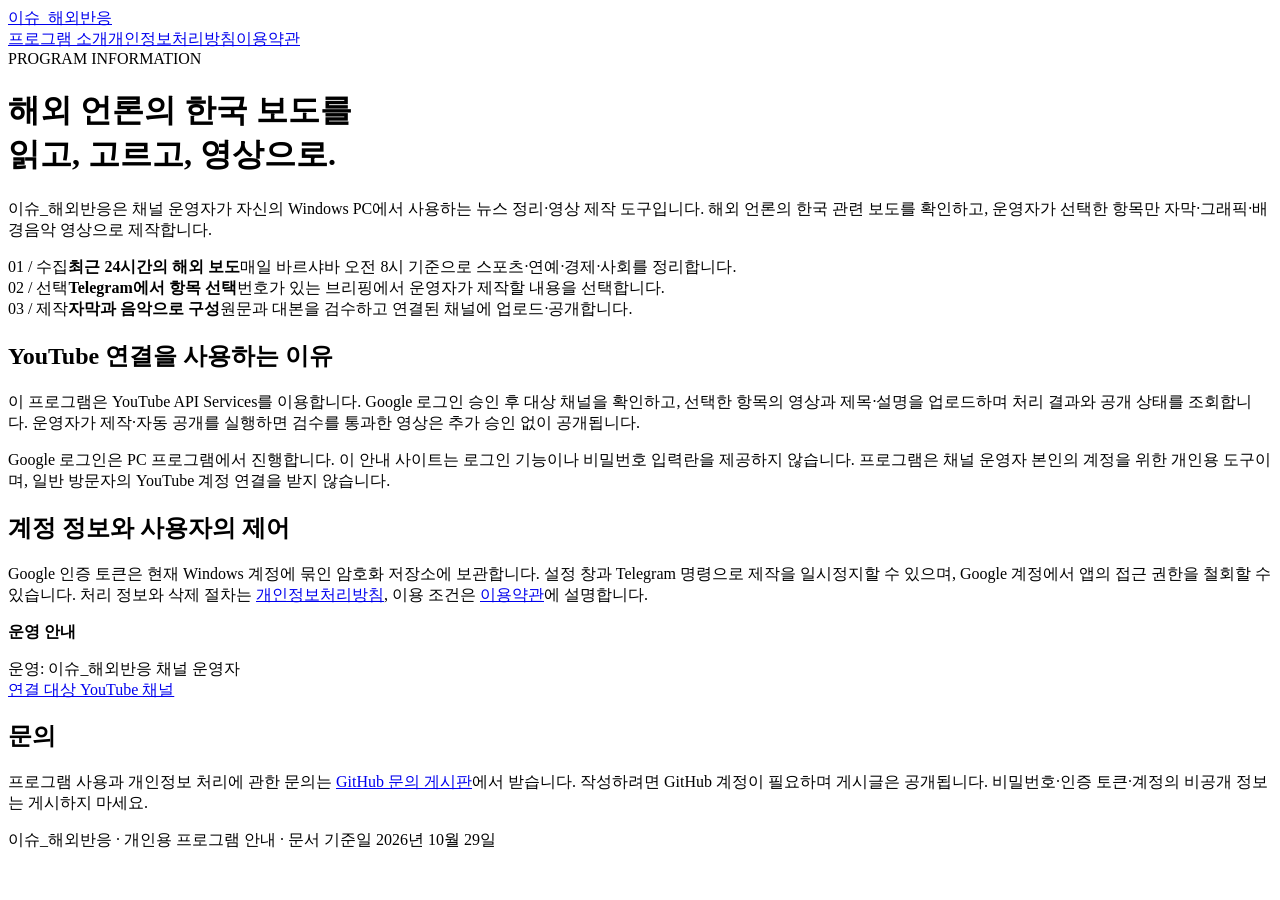
==== index.html @ 167ae7dc "Add application information page" ====
<!doctype html>
<html lang="ko"><head><meta charset="utf-8"><meta name="viewport" content="width=device-width,initial-scale=1"><title>이슈_해외반응 — 프로그램 안내</title><meta name="description" content="해외 언론의 한국 관련 보도를 정리하고, 운영자가 선택한 항목을 자막과 음악이 있는 영상으로 제작하는 개인용 프로그램 안내."><link rel="stylesheet" href="styles.css"></head>
<body><header><a href="index.html">이슈_해외반응</a><nav aria-label="주 메뉴"><a href="index.html" aria-current="page">프로그램 소개</a><a href="privacy.html">개인정보처리방침</a><a href="terms.html">이용약관</a></nav></header>
<main><div class="eyebrow">PROGRAM INFORMATION</div><h1>해외 언론의 한국 보도를<br>읽고, 고르고, 영상으로.</h1><p class="lead">이슈_해외반응은 채널 운영자가 자신의 Windows PC에서 사용하는 뉴스 정리·영상 제작 도구입니다. 해외 언론의 한국 관련 보도를 확인하고, 운영자가 선택한 항목만 자막·그래픽·배경음악 영상으로 제작합니다.</p>
<div class="flow"><div><span class="number">01 / 수집</span><strong>최근 24시간의 해외 보도</strong><span>매일 바르샤바 오전 8시 기준으로 스포츠·연예·경제·사회를 정리합니다.</span></div><div><span class="number">02 / 선택</span><strong>Telegram에서 항목 선택</strong><span>번호가 있는 브리핑에서 운영자가 제작할 내용을 선택합니다.</span></div><div><span class="number">03 / 제작</span><strong>자막과 음악으로 구성</strong><span>원문과 대본을 검수하고 연결된 채널에 업로드·공개합니다.</span></div></div>
<h2>YouTube 연결을 사용하는 이유</h2><p>이 프로그램은 YouTube API Services를 이용합니다. Google 로그인 승인 후 대상 채널을 확인하고, 선택한 항목의 영상과 제목·설명을 업로드하며 처리 결과와 공개 상태를 조회합니다. 운영자가 제작·자동 공개를 실행하면 검수를 통과한 영상은 추가 승인 없이 공개됩니다.</p>
<p>Google 로그인은 PC 프로그램에서 진행합니다. 이 안내 사이트는 로그인 기능이나 비밀번호 입력란을 제공하지 않습니다. 프로그램은 채널 운영자 본인의 계정을 위한 개인용 도구이며, 일반 방문자의 YouTube 계정 연결을 받지 않습니다.</p>
<h2>계정 정보와 사용자의 제어</h2><p>Google 인증 토큰은 현재 Windows 계정에 묶인 암호화 저장소에 보관합니다. 설정 창과 Telegram 명령으로 제작을 일시정지할 수 있으며, Google 계정에서 앱의 접근 권한을 철회할 수 있습니다. 처리 정보와 삭제 절차는 <a href="privacy.html">개인정보처리방침</a>, 이용 조건은 <a href="terms.html">이용약관</a>에 설명합니다.</p>
<div class="detail"><strong>운영 안내</strong><p>운영: 이슈_해외반응 채널 운영자<br><a href="https://www.youtube.com/channel/UCrqErb9URSsaILnvBTVQv7Q">연결 대상 YouTube 채널</a></p></div><h2>문의</h2><p>프로그램 사용과 개인정보 처리에 관한 문의는 <a href="https://github.com/hdg4439/issue-overseas-pages/issues">GitHub 문의 게시판</a>에서 받습니다. 작성하려면 GitHub 계정이 필요하며 게시글은 공개됩니다. 비밀번호·인증 토큰·계정의 비공개 정보는 게시하지 마세요.</p></main>
<footer>이슈_해외반응 · 개인용 프로그램 안내 · 문서 기준일 2026년 10월 29일</footer></body></html>
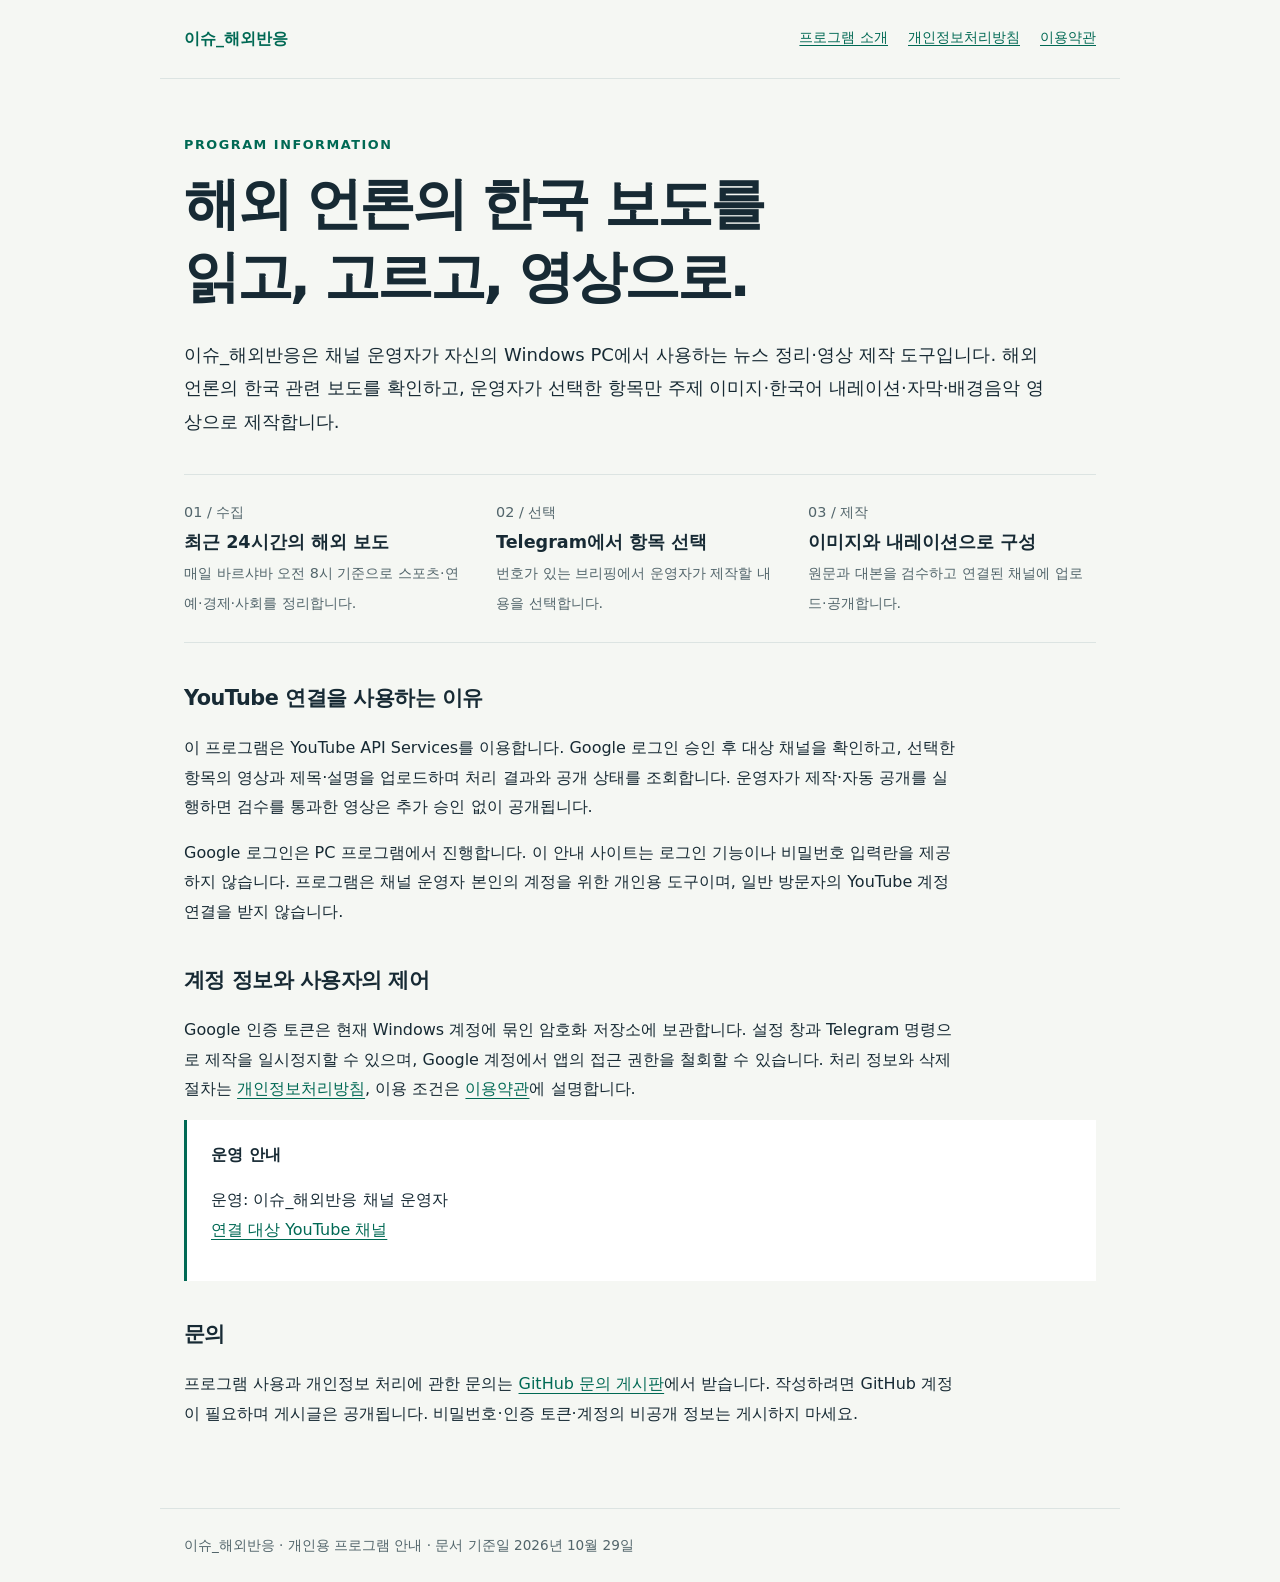
==== commit 7976fc27: "Describe illustrated shorts with Korean narration" ====
--- a/index.html
+++ b/index.html
@@ -1,8 +1,8 @@
 <!doctype html>
-<html lang="ko"><head><meta charset="utf-8"><meta name="viewport" content="width=device-width,initial-scale=1"><title>이슈_해외반응 — 프로그램 안내</title><meta name="description" content="해외 언론의 한국 관련 보도를 정리하고, 운영자가 선택한 항목을 자막과 음악이 있는 영상으로 제작하는 개인용 프로그램 안내."><link rel="stylesheet" href="styles.css"></head>
+<html lang="ko"><head><meta charset="utf-8"><meta name="viewport" content="width=device-width,initial-scale=1"><title>이슈_해외반응 — 프로그램 안내</title><meta name="description" content="해외 언론의 한국 관련 보도를 정리하고, 운영자가 선택한 항목을 이미지·내레이션·자막·음악이 있는 영상으로 제작하는 개인용 프로그램 안내."><link rel="stylesheet" href="styles.css"></head>
 <body><header><a href="index.html">이슈_해외반응</a><nav aria-label="주 메뉴"><a href="index.html" aria-current="page">프로그램 소개</a><a href="privacy.html">개인정보처리방침</a><a href="terms.html">이용약관</a></nav></header>
-<main><div class="eyebrow">PROGRAM INFORMATION</div><h1>해외 언론의 한국 보도를<br>읽고, 고르고, 영상으로.</h1><p class="lead">이슈_해외반응은 채널 운영자가 자신의 Windows PC에서 사용하는 뉴스 정리·영상 제작 도구입니다. 해외 언론의 한국 관련 보도를 확인하고, 운영자가 선택한 항목만 자막·그래픽·배경음악 영상으로 제작합니다.</p>
-<div class="flow"><div><span class="number">01 / 수집</span><strong>최근 24시간의 해외 보도</strong><span>매일 바르샤바 오전 8시 기준으로 스포츠·연예·경제·사회를 정리합니다.</span></div><div><span class="number">02 / 선택</span><strong>Telegram에서 항목 선택</strong><span>번호가 있는 브리핑에서 운영자가 제작할 내용을 선택합니다.</span></div><div><span class="number">03 / 제작</span><strong>자막과 음악으로 구성</strong><span>원문과 대본을 검수하고 연결된 채널에 업로드·공개합니다.</span></div></div>
+<main><div class="eyebrow">PROGRAM INFORMATION</div><h1>해외 언론의 한국 보도를<br>읽고, 고르고, 영상으로.</h1><p class="lead">이슈_해외반응은 채널 운영자가 자신의 Windows PC에서 사용하는 뉴스 정리·영상 제작 도구입니다. 해외 언론의 한국 관련 보도를 확인하고, 운영자가 선택한 항목만 주제 이미지·한국어 내레이션·자막·배경음악 영상으로 제작합니다.</p>
+<div class="flow"><div><span class="number">01 / 수집</span><strong>최근 24시간의 해외 보도</strong><span>매일 바르샤바 오전 8시 기준으로 스포츠·연예·경제·사회를 정리합니다.</span></div><div><span class="number">02 / 선택</span><strong>Telegram에서 항목 선택</strong><span>번호가 있는 브리핑에서 운영자가 제작할 내용을 선택합니다.</span></div><div><span class="number">03 / 제작</span><strong>이미지와 내레이션으로 구성</strong><span>원문과 대본을 검수하고 연결된 채널에 업로드·공개합니다.</span></div></div>
 <h2>YouTube 연결을 사용하는 이유</h2><p>이 프로그램은 YouTube API Services를 이용합니다. Google 로그인 승인 후 대상 채널을 확인하고, 선택한 항목의 영상과 제목·설명을 업로드하며 처리 결과와 공개 상태를 조회합니다. 운영자가 제작·자동 공개를 실행하면 검수를 통과한 영상은 추가 승인 없이 공개됩니다.</p>
 <p>Google 로그인은 PC 프로그램에서 진행합니다. 이 안내 사이트는 로그인 기능이나 비밀번호 입력란을 제공하지 않습니다. 프로그램은 채널 운영자 본인의 계정을 위한 개인용 도구이며, 일반 방문자의 YouTube 계정 연결을 받지 않습니다.</p>
 <h2>계정 정보와 사용자의 제어</h2><p>Google 인증 토큰은 현재 Windows 계정에 묶인 암호화 저장소에 보관합니다. 설정 창과 Telegram 명령으로 제작을 일시정지할 수 있으며, Google 계정에서 앱의 접근 권한을 철회할 수 있습니다. 처리 정보와 삭제 절차는 <a href="privacy.html">개인정보처리방침</a>, 이용 조건은 <a href="terms.html">이용약관</a>에 설명합니다.</p>
--- a/styles.css
+++ b/styles.css
@@ -0,0 +1 @@
+:root{color-scheme:light;--ink:#172a34;--muted:#52656b;--line:#dce4e2;--accent:#006954;--paper:#f5f7f3}*{box-sizing:border-box}body{margin:0;background:var(--paper);color:var(--ink);font-family:system-ui,"Malgun Gothic",sans-serif;line-height:1.85}a{color:var(--accent);text-underline-offset:.22em;overflow-wrap:anywhere}a:focus-visible{outline:3px solid #e5aa28;outline-offset:4px}header,main,footer{max-width:960px;margin:auto;padding:24px}header{display:flex;justify-content:space-between;gap:20px;flex-wrap:wrap;border-bottom:1px solid var(--line)}header>a{font-weight:800;text-decoration:none}nav{display:flex;flex-wrap:wrap;gap:20px;font-size:.9rem}main{padding-top:54px;padding-bottom:64px}h1{font-size:clamp(2rem,5vw,3.5rem);line-height:1.3;letter-spacing:-.055em;margin:12px 0 24px}h2{font-size:1.3rem;letter-spacing:-.025em;margin:34px 0 10px}p{max-width:76ch}small,.muted{color:var(--muted)}.eyebrow{color:var(--accent);font-size:.8rem;font-weight:750;letter-spacing:.12em}.lead{font-size:1.13rem}.flow{border-block:1px solid var(--line);padding:24px 0;margin:36px 0;display:grid;grid-template-columns:repeat(3,1fr);gap:24px}.flow strong{display:block;font-size:1.1rem}.flow span{color:var(--muted);font-size:.9rem}.number{font-size:.8rem;color:var(--accent);display:block}.detail{padding:20px 24px;background:white;border-left:3px solid var(--accent)}li{margin-bottom:10px}footer{border-top:1px solid var(--line);font-size:.85rem;color:var(--muted)}@media(max-width:600px){header,main,footer{padding-inline:20px}.flow{grid-template-columns:1fr;gap:18px}main{padding-top:32px}nav{gap:12px}}
